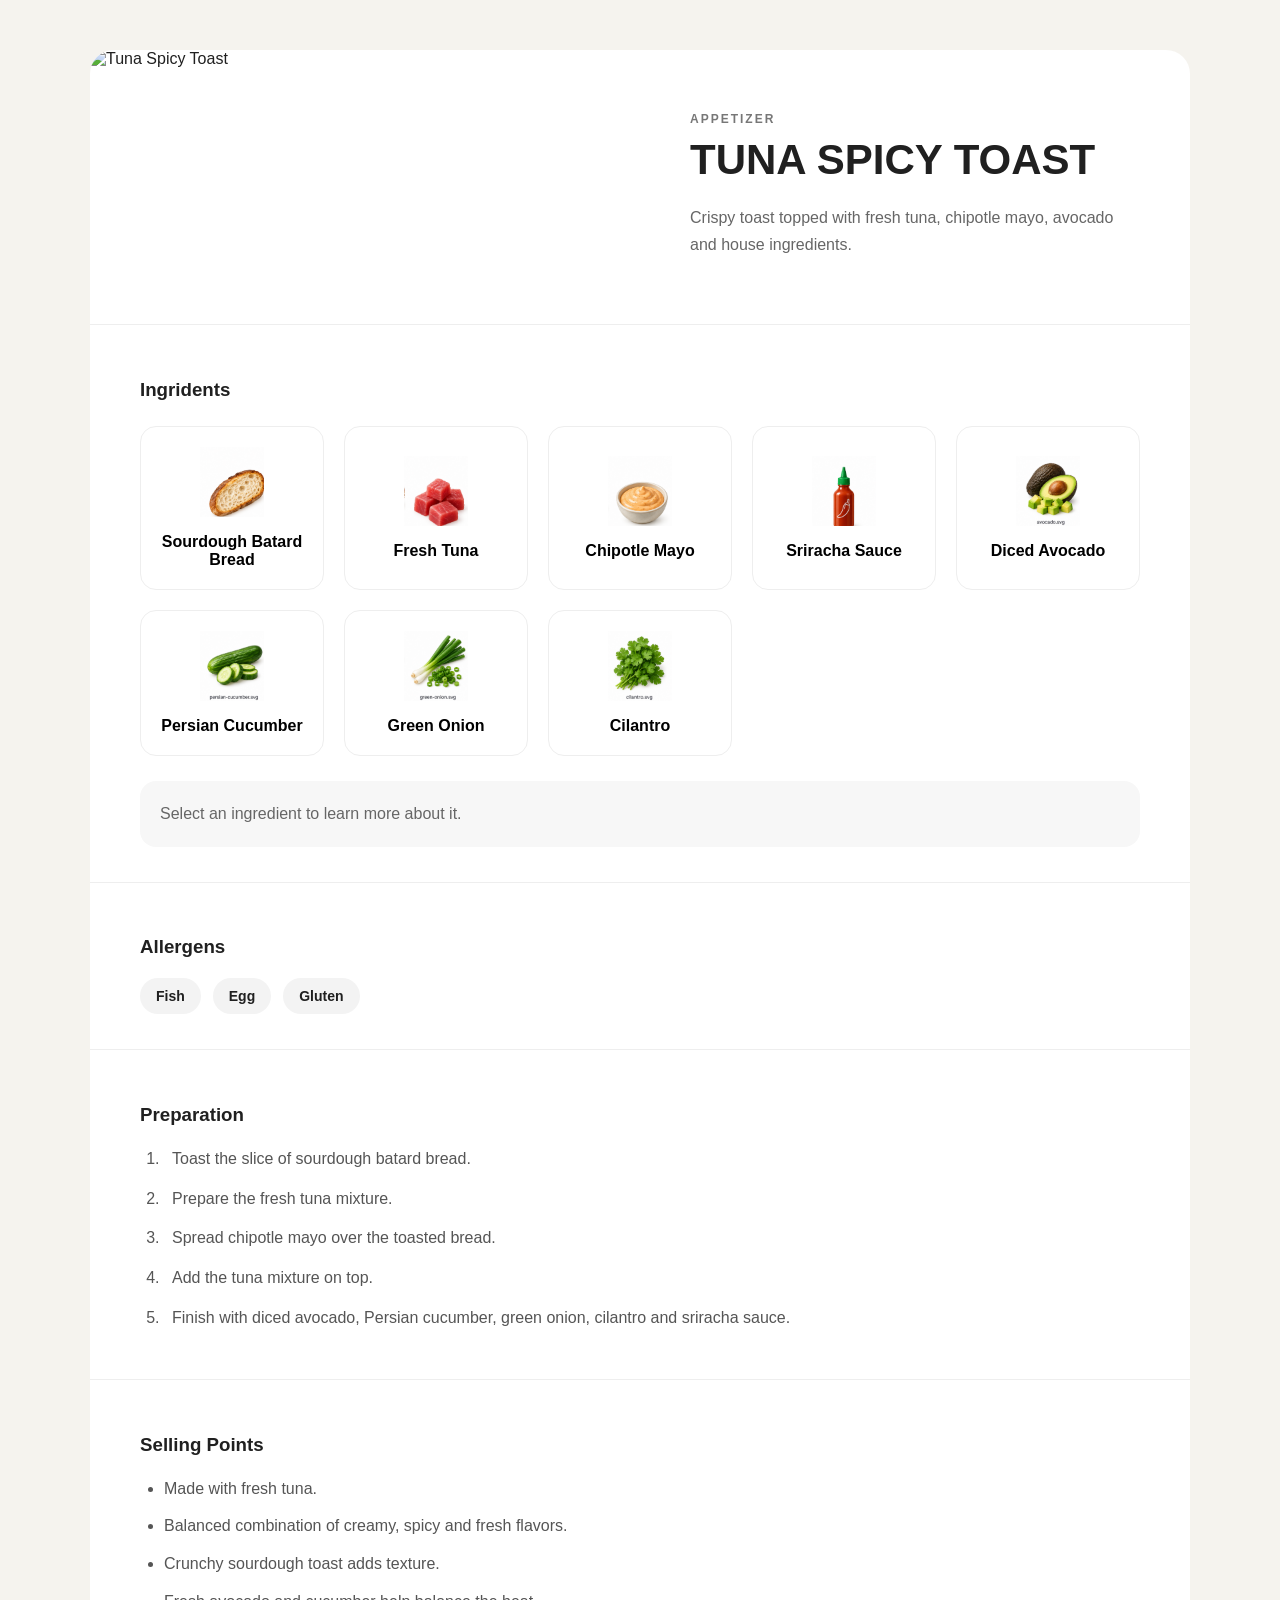
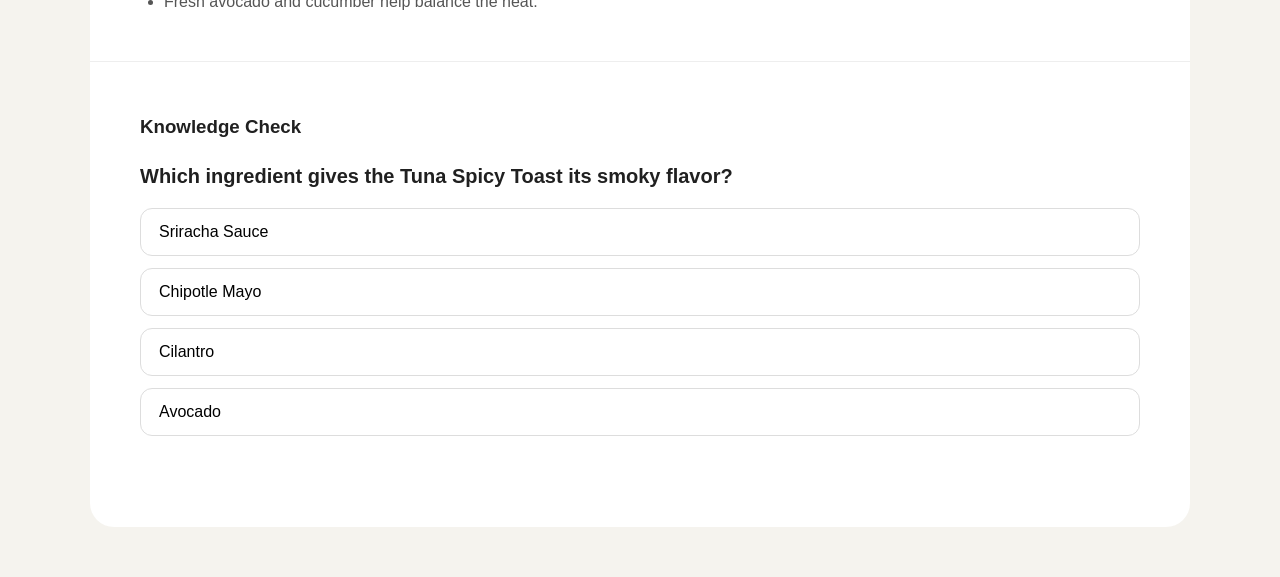
==== index.html @ 44f69303 "Add interactive knowledge check quiz" ====
<!doctype html>
<html lang="en">
  <head>
    <meta charset="UTF-8" />
    <meta name="viewport" content="width=device-width, initial-scale=1.0" />

    <title>Restaurant Training</title>

    <link rel="stylesheet" href="css/styles.css" />
  </head>

  <body>
    <main class="container">
      <article class="dish-training">
        <section class="dish-hero">
          <div class="dish-image">
            <img
              src="images/dishes/tuna-spicy-toast.png"
              alt="Tuna Spicy Toast"
            />
          </div>

          <div class="dish-info">
            <p class="eyebrow">APPETIZER</p>

            <h2>TUNA SPICY TOAST</h2>

            <p class="dish-description">
              Crispy toast topped with fresh tuna, chipotle mayo, avocado and
              house ingredients.
            </p>
          </div>
        </section>

        <section class="training-section">
          <h3>Ingridents</h3>

          <div id="ingredients-list" class="ingredients-grid"></div>

          <div id="ingredient-details" class="ingredient-details">
            <p>Select an ingredient to learn more about it.</p>
          </div>
        </section>

        <section class="training-section">
          <h3>Allergens</h3>
          <div id="allergens-list" class="allergens-list"></div>
        </section>

        <section class="training-section">
          <h3>Preparation</h3>

          <ol id="preparation-list" class="preparation-list"></ol>
        </section>

        <section class="training-section">
          <h3>Selling Points</h3>

          <ul id="selling-points-list" class="selling-points-list"></ul>
        </section>

        <section class="training-section">
          <h3>Knowledge Check</h3>

          <div id="quiz-container" class="quiz-container"></div>

          <p id="quiz-feedback" class="quiz-feedback"></p>

          <button id="next-question" class="next-question" hidden>
            Next Question
          </button>
        </section>
      </article>
    </main>

    <script src="js/menu-data.js"></script>
    <script src="js/app.js"></script>
  </body>
</html>
---- css/styles.css ----
* {
  box-sizing: border-box;
}

body {
  margin: 0;
  font-family: Arial, Helvetica, sans-serif;
  background: #f5f3ee;
  color: #202020;
}

.dish-training {
  margin: 50px 0;
  background: white;
  border-radius: 24px;
  overflow: hidden;
}

.dish-hero {
  display: grid;
  grid-template-columns: 1fr 1fr;
}

.dish-info {
  padding: 50px;
}

.dish-info h2 {
  margin: 10px 0 20px;
  font-size: 42px;
}

.dish-description {
  max-width: 500px;
  line-height: 1.7;
  color: #666;
}

.training-section {
  padding: 35px 50px;
  border-top: 1px solid #eeeeee;
}

.container {
  width: min(1100px, calc(100% - 40px));
  margin: 0 auto;
}

.site-header {
  background: #161616;
  color: white;
  padding: 20px 0;
}

.site-header h1 {
  margin: 0;
  font-size: 20px;
}

.welcome {
  padding: 70px 0;
}

.eyebrow {
  margin-bottom: 10px;
  font-size: 12px;
  font-weight: bold;
  letter-spacing: 2px;
  color: #777;
}

.welcome h2 {
  margin: 0 0 15px;
  font-size: 48px;
}

.welcome > p {
  max-width: 600px;
  line-height: 1.7;
  color: #666;
}

.dish-grid {
  display: grid;
  grid-template-columns: repeat(3, 1fr);
  gap: 20px;
  margin-top: 40px;
}

/* Ingedient section */

.ingredients-grid {
  display: grid;
  grid-template-columns: repeat(auto-fit, minmax(180px, 1fr));
  gap: 20px;
  margin-top: 25px;
}

.ingredient-card {
  padding: 20px;
  border: 1px solid #eeeeee;
  border-radius: 16px;
  text-align: center;
  background: white;
}

.ingredient-card img {
  width: 70px;
  height: 70px;
  object-fit: contain;
}

.ingredient-card p {
  margin: 12px 0 0;
  font-weight: 600;
}

.ingredient-card {
  transition:
    transform 0.2s ease,
    box-shadow 0.2s ease;
}

.ingredient-card:hover {
  transform: translateY(-4px);
  box-shadow: 0 10px 25px rgba(0, 0, 0, 0.08);
}

.dish-card {
  padding: 25px;
  border: 0;
  border-radius: 18px;
  background: white;
  text-align: left;
  cursor: pointer;
  box-shadow: 0 8px 30px rgba(0, 0, 0, 0.06);

  transition:
    transform 0.2s ease,
    box-shadow 0.2s ease;
}

.dish-card:hover {
  transform: translateY(-4px);
  box-shadow: 0 12px 35px rgba(0, 0, 0, 0.1);
}

.dish-card h3 {
  margin: 0 0 8px;
}

.dish-card p {
  margin: 0;
  color: #777;
}

.ingredient-card {
  font: inherit;
  cursor: pointer;
}

/* Ingredients-details Section */

.ingredient-details {
  margin-top: 25px;
  padding: 20px;
  border-radius: 16px;
  background: #f7f7f7;
}

.ingredient-details h4 {
  margin: 0 0 8px;
  font-size: 20px;
}

.ingredient-details p {
  margin: 0;
  line-height: 1.6;
  color: #666;
}

/* Allergen Section*/

.allergens-list {
  display: flex;
  flex-wrap: wrap;
  gap: 12px;
  margin-top: 20px;
}

.allergen-badge {
  display: inline-block;
  padding: 10px 16px;
  border-radius: 999px;
  background: #f3f3f3;
  font-size: 14px;
  font-weight: 600;
}

/* Preparation Section */

.preparation-list {
  margin: 20px 0 0;
  padding-left: 24px;
}

.preparation-list li {
  margin-bottom: 14px;
  padding-left: 8px;
  line-height: 1.6;
  color: #555;
}

/* Selling Points Section */

.selling-points-list {
  margin: 20px 0 0;
  padding-left: 24px;
}

.selling-points-list li {
  margin-bottom: 12px;
  line-height: 1.6;
  color: #555;
}

/* Quiz Section */

.quiz-container {
  margin-top: 20px;
}

.quiz-container h4 {
  margin-bottom: 20px;
  font-size: 20px;
}

.quiz-option {
  display: block;
  width: 100%;
  margin-bottom: 12px;
  padding: 14px 18px;

  border: 1px solid #dddddd;
  border-radius: 12px;

  background: white;

  font: inherit;
  text-align: left;

  cursor: pointer;
}

.quiz-option:hover {
  background: #f7f7f7;
}

.quiz-feedback {
  margin-top: 16px;
  min-height: 24px;
  font-weight: 600;
}

.quiz-feedback.correct {
  color: #2e7d32;
}

.quiz-feedback.incorrect {
  color: #c62828;
}

.quiz-option.correct {
  border-color: #2e7d32;
  background: #e8f5e9;
}

.quiz-option.incorrect {
  border-color: #c62828;
  background: #ffebee;
}

@media (max-width: 800px) {
  .dish-hero {
    grid-template-columns: 1fr;
  }

  .dish-info .training-section {
    padding: 30px;
  }

  .dish-grid {
    grid-template-columns: 1fr;
  }

  .ingredients-grid {
    grid-template-columns: repeat(2, 1fr);
  }

  .welcome h2 {
    font-size: 36px;
  }
}

@media (max-width: 500px) {
  .ingredients-grid {
    grid-template-columns: 1fr;
  }
}
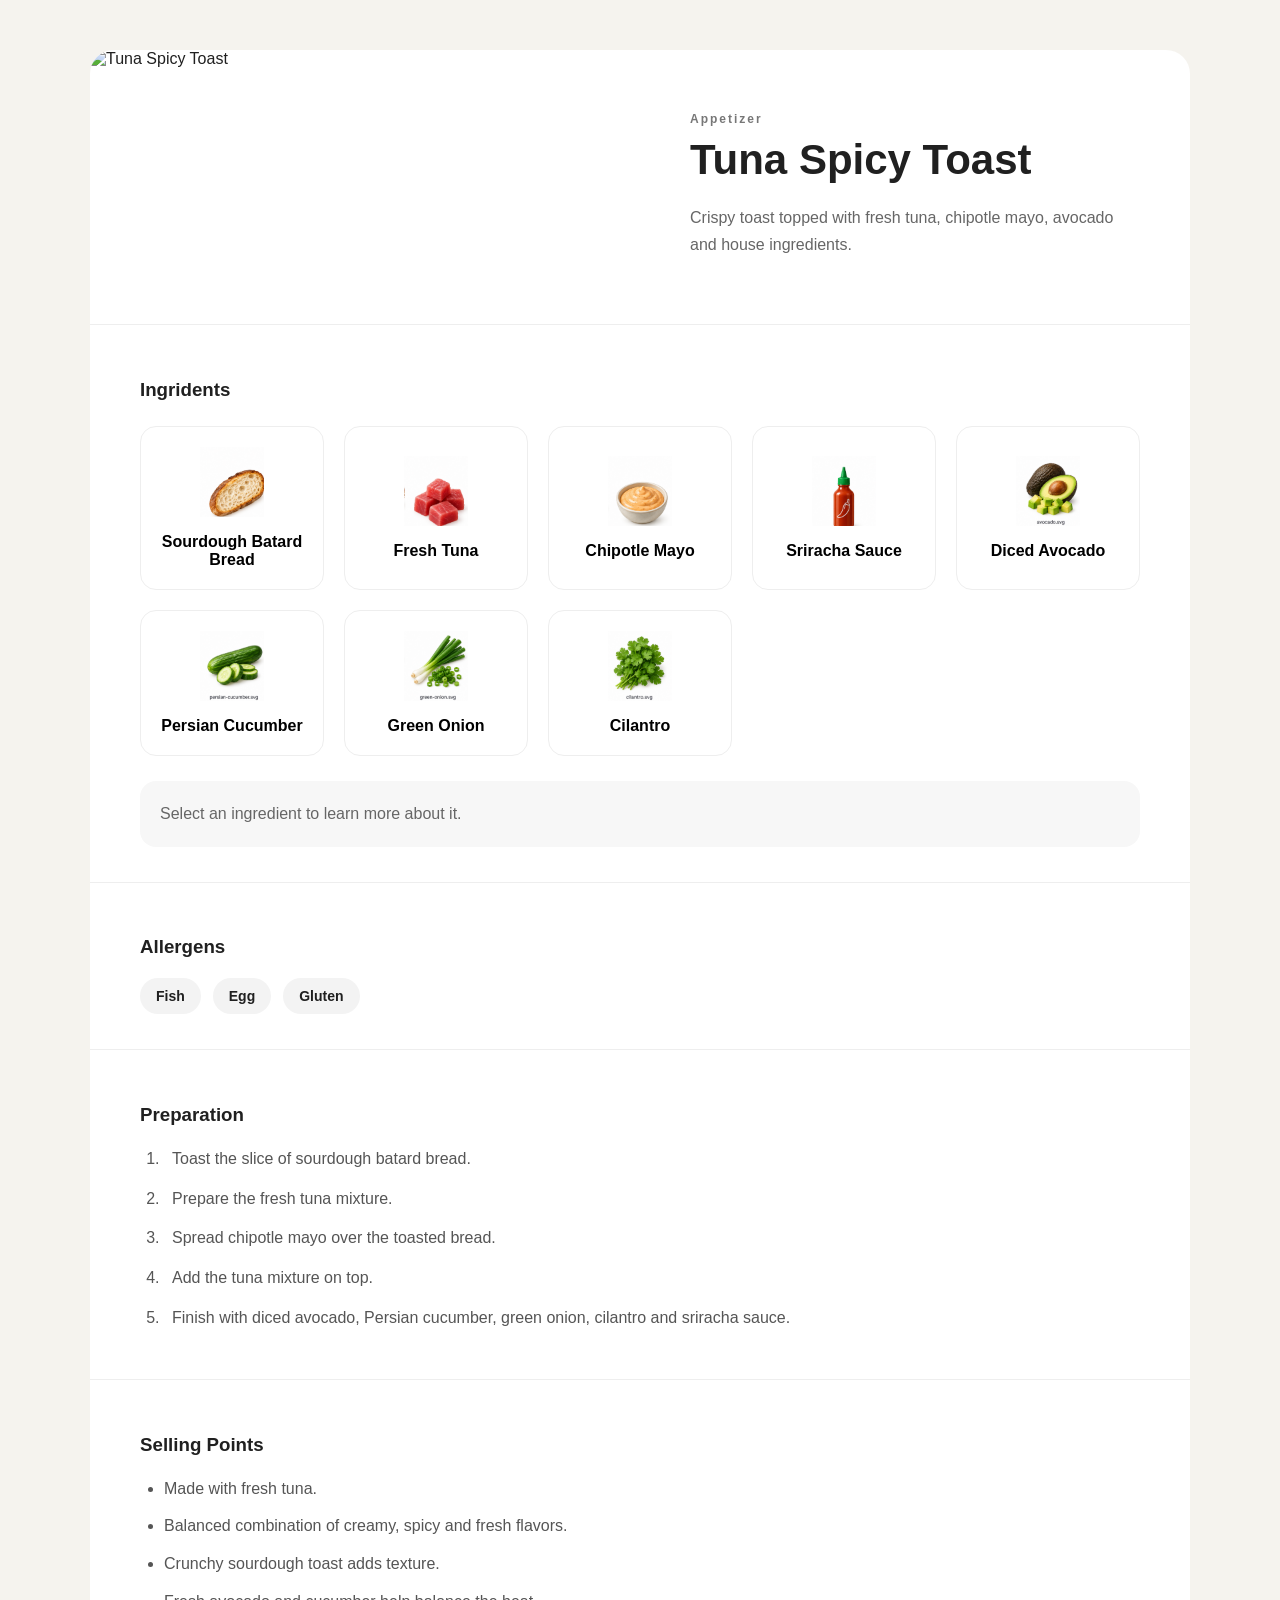
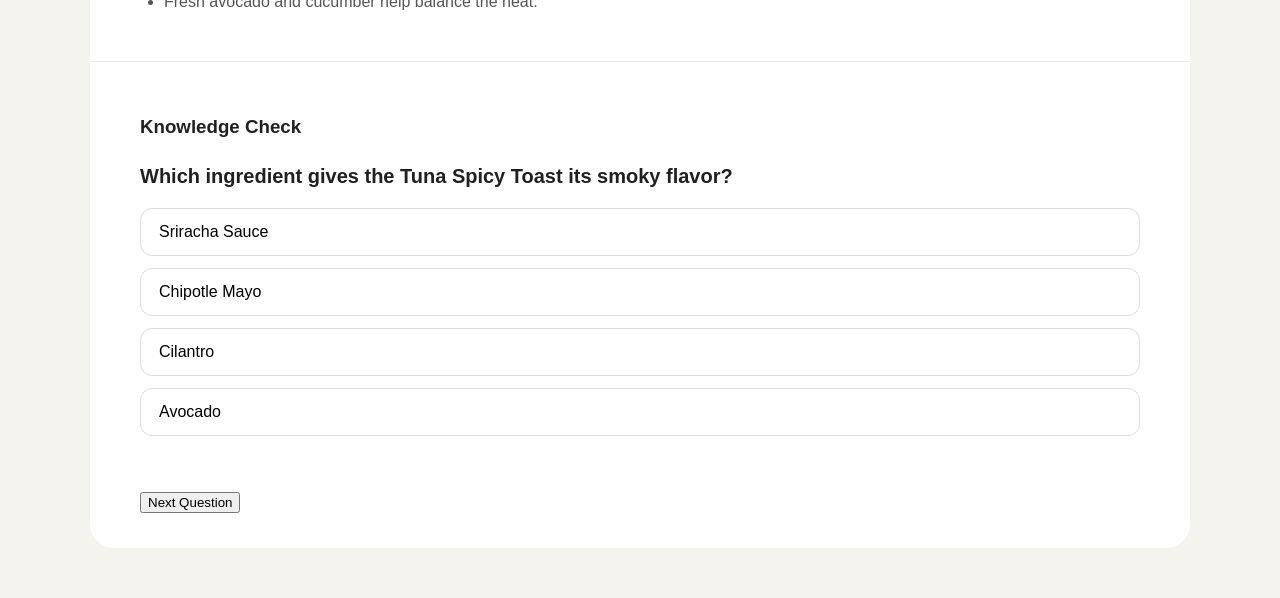
==== commit db4c62a7: "Add dynamic multi-dish training support" ====
--- a/index.html
+++ b/index.html
@@ -15,19 +15,20 @@
         <section class="dish-hero">
           <div class="dish-image">
             <img
-              src="images/dishes/tuna-spicy-toast.png"
-              alt="Tuna Spicy Toast"
+              id="dish-image"
+              src=""
+              alt=""
             />
           </div>
 
           <div class="dish-info">
-            <p class="eyebrow">APPETIZER</p>
+            <p id="dish-category" class="eyebrow"></p>
 
-            <h2>TUNA SPICY TOAST</h2>
+            <h2 id="dish-name"></h2>
 
-            <p class="dish-description">
-              Crispy toast topped with fresh tuna, chipotle mayo, avocado and
-              house ingredients.
+            <p 
+              id="dish-description"
+              class="dish-description">
             </p>
           </div>
         </section>
--- a/css/styles.css
+++ b/css/styles.css
@@ -280,6 +280,20 @@
   background: #ffebee;
 }
 
+.quiz-option:disabled {
+  cursor: default;
+}
+
+.quiz-percentage {
+  margin: 12px 0;
+  font-size: 32px;
+  font-weight: 700;
+}
+
+.quiz-result-message {
+  font-weight: 600;
+}
+
 @media (max-width: 800px) {
   .dish-hero {
     grid-template-columns: 1fr;
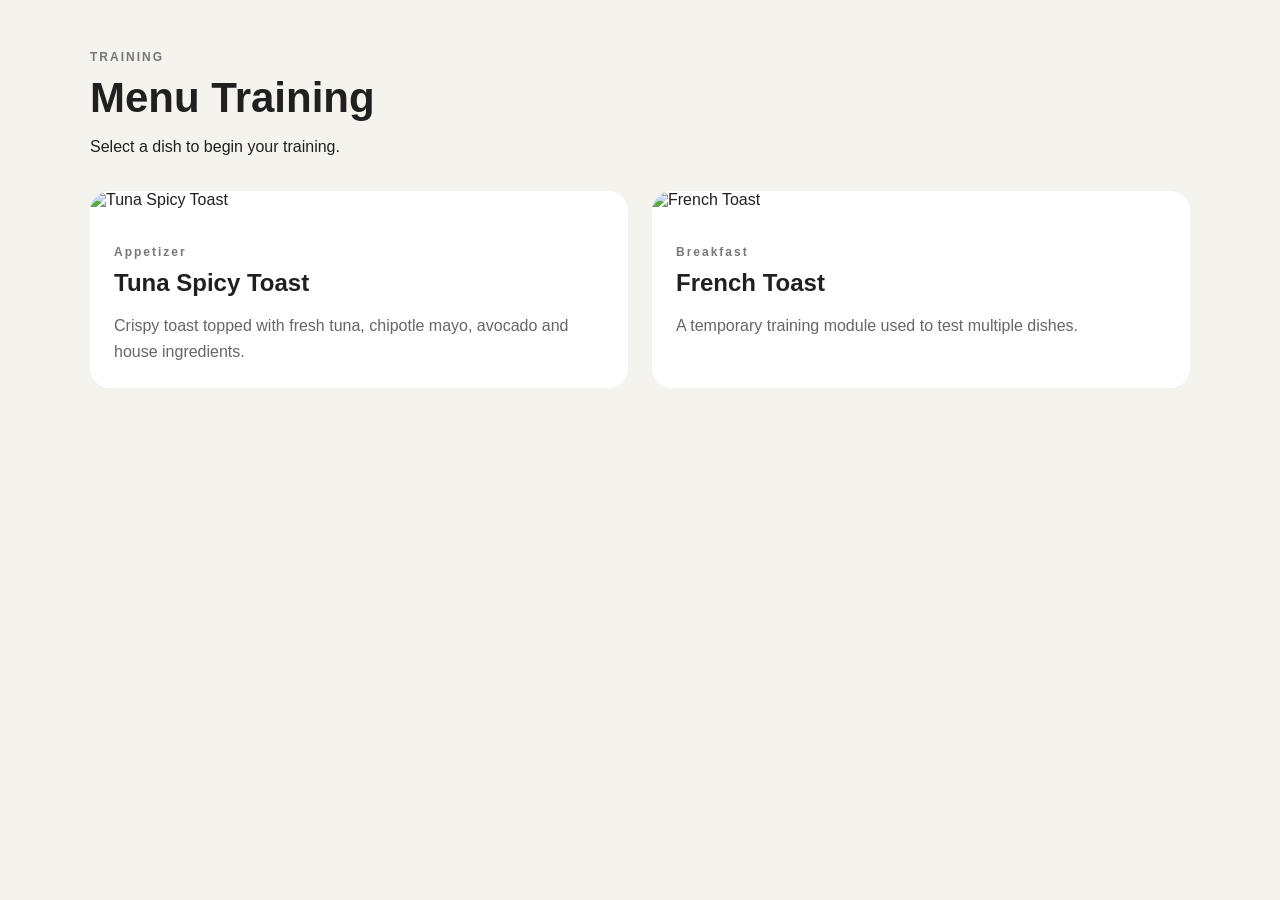
==== commit 215508a3: "Add dynamic menu navigation and dish error handling" ====
--- a/index.html
+++ b/index.html
@@ -1,80 +1,38 @@
-<!doctype html>
+<!DOCTYPE html>
 <html lang="en">
-  <head>
-    <meta charset="UTF-8" />
-    <meta name="viewport" content="width=device-width, initial-scale=1.0" />
+<head>
+  <meta charset="UTF-8" />
 
-    <title>Restaurant Training</title>
+  <meta
+    name="viewport"
+    content="width=device-width, initial-scale=1.0"
+  />
 
-    <link rel="stylesheet" href="css/styles.css" />
-  </head>
+  <title>Restaurant Training</title>
 
-  <body>
-    <main class="container">
-      <article class="dish-training">
-        <section class="dish-hero">
-          <div class="dish-image">
-            <img
-              id="dish-image"
-              src=""
-              alt=""
-            />
-          </div>
+  <link rel="stylesheet" href="css/styles.css" />
+</head>
 
-          <div class="dish-info">
-            <p id="dish-category" class="eyebrow"></p>
+<body>
+  <main class="container">
+    <section class="menu-training">
+      <div class="menu-header">
+        <p class="eyebrow">TRAINING</p>
+        <h1>Menu Training</h1>
 
-            <h2 id="dish-name"></h2>
+        <p>
+          Select a dish to begin your training.
+        </p>
+      </div>
 
-            <p 
-              id="dish-description"
-              class="dish-description">
-            </p>
-          </div>
-        </section>
+      <div
+        id="menu-grid"
+        class="menu-grid"
+      ></div>
+    </section>
+  </main>
 
-        <section class="training-section">
-          <h3>Ingridents</h3>
-
-          <div id="ingredients-list" class="ingredients-grid"></div>
-
-          <div id="ingredient-details" class="ingredient-details">
-            <p>Select an ingredient to learn more about it.</p>
-          </div>
-        </section>
-
-        <section class="training-section">
-          <h3>Allergens</h3>
-          <div id="allergens-list" class="allergens-list"></div>
-        </section>
-
-        <section class="training-section">
-          <h3>Preparation</h3>
-
-          <ol id="preparation-list" class="preparation-list"></ol>
-        </section>
-
-        <section class="training-section">
-          <h3>Selling Points</h3>
-
-          <ul id="selling-points-list" class="selling-points-list"></ul>
-        </section>
-
-        <section class="training-section">
-          <h3>Knowledge Check</h3>
-
-          <div id="quiz-container" class="quiz-container"></div>
-
-          <p id="quiz-feedback" class="quiz-feedback"></p>
-
-          <button id="next-question" class="next-question" hidden>
-            Next Question
-          </button>
-        </section>
-      </article>
-    </main>
-
-    <script src="js/menu-data.js"></script>
-    <script src="js/app.js"></script>
-  </body>
-</html>
+  <script src="js/menu-data.js"></script>
+  <script src="js/menu.js"></script>
+</body>
+</html>
--- a/css/styles.css
+++ b/css/styles.css
@@ -294,6 +294,85 @@
   font-weight: 600;
 }
 
+/* MENU PAGE */
+
+.menu-training {
+  margin: 50px 0;
+}
+
+.menu-header {
+  margin-bottom: 35px;
+}
+
+.menu-header h1 {
+  margin: 10px 0;
+  font-size: 42px;
+}
+
+.menu-grid {
+  display: grid;
+  grid-template-columns:
+    repeat(auto-fit, minmax(280px, 1fr));
+  gap: 24px;
+}
+
+.menu-card {
+  display: block;
+  overflow: hidden;
+  border-radius: 20px;
+  background: white;
+  color: inherit;
+  text-decoration: none;
+  transition:
+    transform 0.2s ease,
+    box-shadow 0.2s ease;
+}
+
+.menu-card:hover {
+  transform: translateY(-4px);
+  box-shadow: 0 12px 30px rgba(0, 0, 0, 0.08);
+}
+
+.menu-card img {
+  width: 100%;
+  height: 220px;
+  object-fit: cover;
+}
+
+.menu-card-info {
+  padding: 24px;
+}
+
+.menu-card-info h2 {
+  margin: 8px 0 12px;
+}
+
+.menu-card-info > p:last-child {
+  margin-bottom: 0;
+  line-height: 1.6;
+  color: #666;
+}
+
+/* ERROR PAGE */
+
+.dish-error {
+  margin: 50px 0;
+  padding: 40px;
+  border-radius: 20px;
+  background: white;
+  text-align: center;
+}
+
+.dish-error h2 {
+  margin-top: 0;
+}
+
+.dish-error a {
+  display: inline-block;
+  margin-top: 16px;
+  font-weight: 600;
+}
+
 @media (max-width: 800px) {
   .dish-hero {
     grid-template-columns: 1fr;
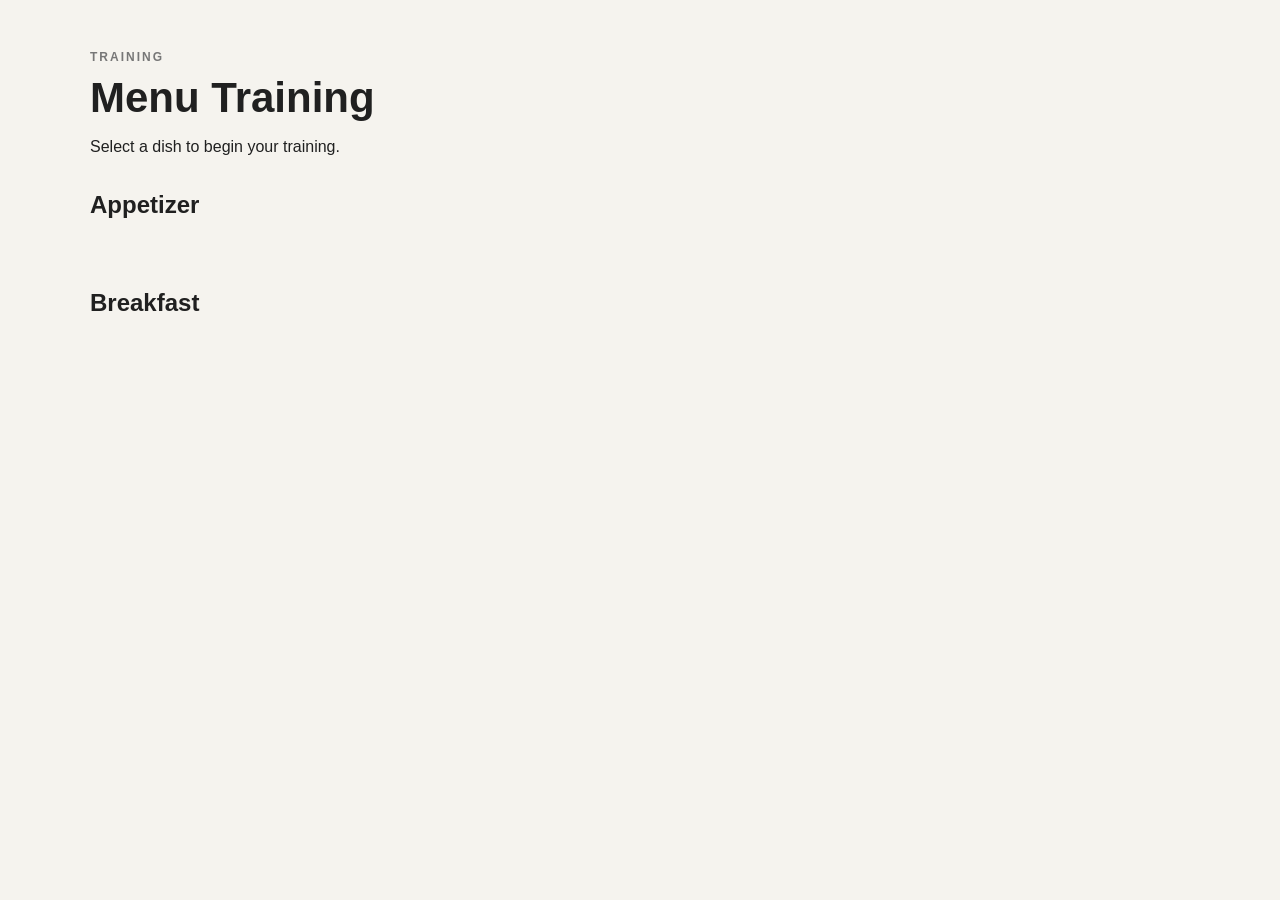
==== commit a393cc20: "Add dynamic menu category structure" ====
--- a/index.html
+++ b/index.html
@@ -26,8 +26,8 @@
       </div>
 
       <div
-        id="menu-grid"
-        class="menu-grid"
+        id="menu-categories"
+        class="menu-categories"
       ></div>
     </section>
   </main>
--- a/css/styles.css
+++ b/css/styles.css
@@ -8,6 +8,24 @@
   background: #f5f3ee;
   color: #202020;
 }
+
+/* NAVIGATION SECTION */
+.dish-navigation {
+  margin-top: 30px;
+}
+
+.back-link {
+  display: inline-block;
+  color: #555;
+  font-weight: 600;
+  text-decoration: none;
+}
+
+.back-link:hover {
+  text-decoration: underline;
+}
+
+/* DISH SECTION */
 
 .dish-training {
   margin: 50px 0;
@@ -296,6 +314,14 @@
 
 /* MENU PAGE */
 
+.menu-category {
+  margin-bottom: 50px;
+}
+
+.menu-category > h2 {
+  margin-bottom: 20px;
+}
+
 .menu-training {
   margin: 50px 0;
 }
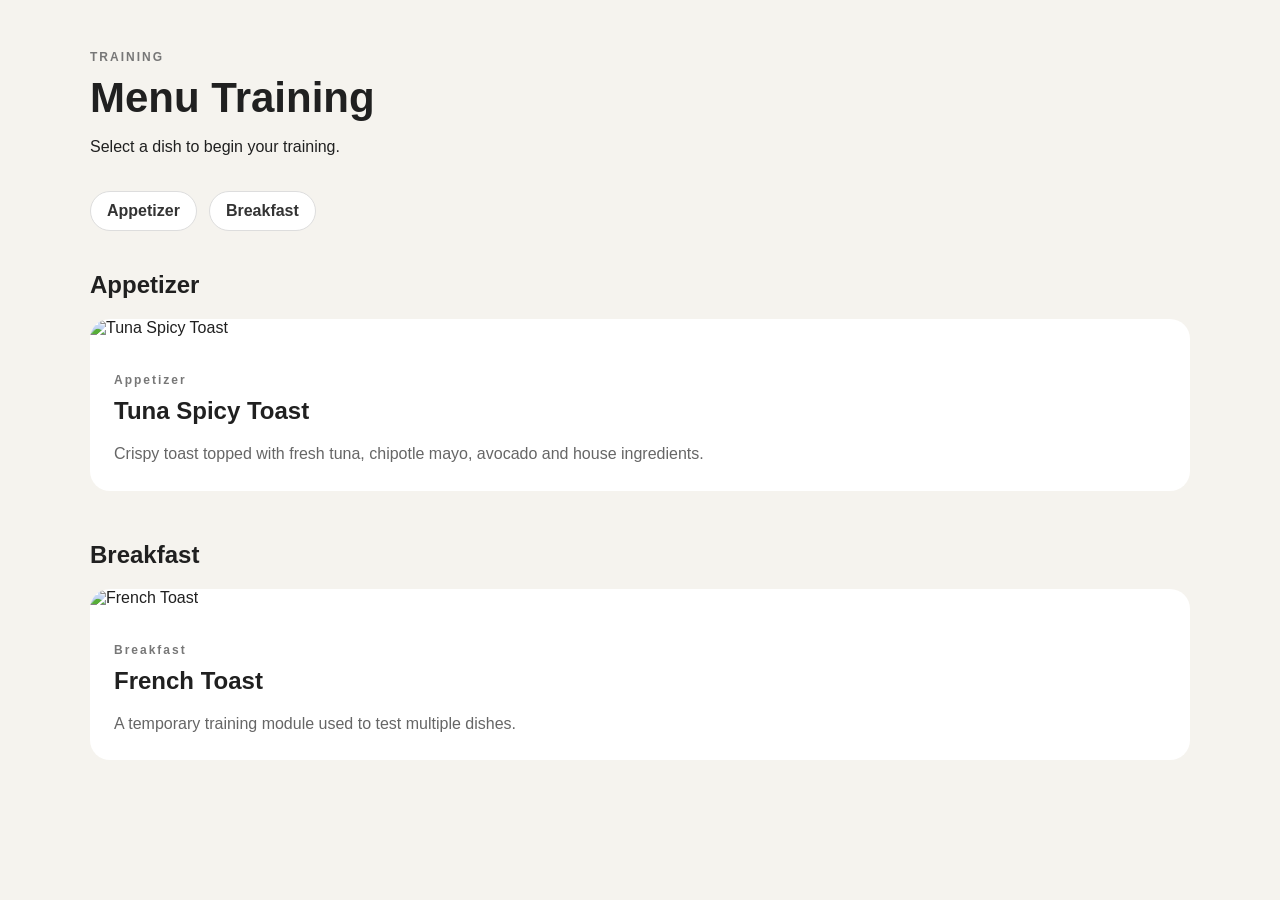
==== commit 744d18bd: "Add category navigation to training menu" ====
--- a/index.html
+++ b/index.html
@@ -1,38 +1,32 @@
-<!DOCTYPE html>
+<!doctype html>
 <html lang="en">
-<head>
-  <meta charset="UTF-8" />
+  <head>
+    <meta charset="UTF-8" />
 
-  <meta
-    name="viewport"
-    content="width=device-width, initial-scale=1.0"
-  />
+    <meta name="viewport" content="width=device-width, initial-scale=1.0" />
 
-  <title>Restaurant Training</title>
+    <title>Restaurant Training</title>
 
-  <link rel="stylesheet" href="css/styles.css" />
-</head>
+    <link rel="stylesheet" href="css/styles.css" />
+  </head>
 
-<body>
-  <main class="container">
-    <section class="menu-training">
-      <div class="menu-header">
-        <p class="eyebrow">TRAINING</p>
-        <h1>Menu Training</h1>
+  <body>
+    <main class="container">
+      <section class="menu-training">
+        <div class="menu-header">
+          <p class="eyebrow">TRAINING</p>
+          <h1>Menu Training</h1>
 
-        <p>
-          Select a dish to begin your training.
-        </p>
-      </div>
+          <p>Select a dish to begin your training.</p>
+        </div>
 
-      <div
-        id="menu-categories"
-        class="menu-categories"
-      ></div>
-    </section>
-  </main>
+        <nav id="category-navigation" class="category-navigation"></nav>
 
-  <script src="js/menu-data.js"></script>
-  <script src="js/menu.js"></script>
-</body>
-</html>+        <div id="menu-categories" class="menu-categories"></div>
+      </section>
+    </main>
+
+    <script src="js/menu-data.js"></script>
+    <script src="js/menu.js"></script>
+  </body>
+</html>
--- a/css/styles.css
+++ b/css/styles.css
@@ -9,6 +9,10 @@
   color: #202020;
 }
 
+html {
+  scroll-behavior: smooth;
+}
+
 /* NAVIGATION SECTION */
 .dish-navigation {
   margin-top: 30px;
@@ -23,6 +27,30 @@
 
 .back-link:hover {
   text-decoration: underline;
+}
+
+/* NAVIGATION BAR */
+
+.category-navigation {
+  display: flex;
+  flex-wrap: wrap;
+  gap: 12px;
+  margin-bottom: 40px;
+}
+
+.category-link {
+  display: inline-block;
+  padding: 10px 16px;
+  border: 1px solid #dddddd;
+  border-radius: 999px;
+  background: white;
+  color: #333;
+  font-weight: 600;
+  text-decoration: none;
+}
+
+.category-link:hover {
+  background: #f5f5f5;
 }
 
 /* DISH SECTION */
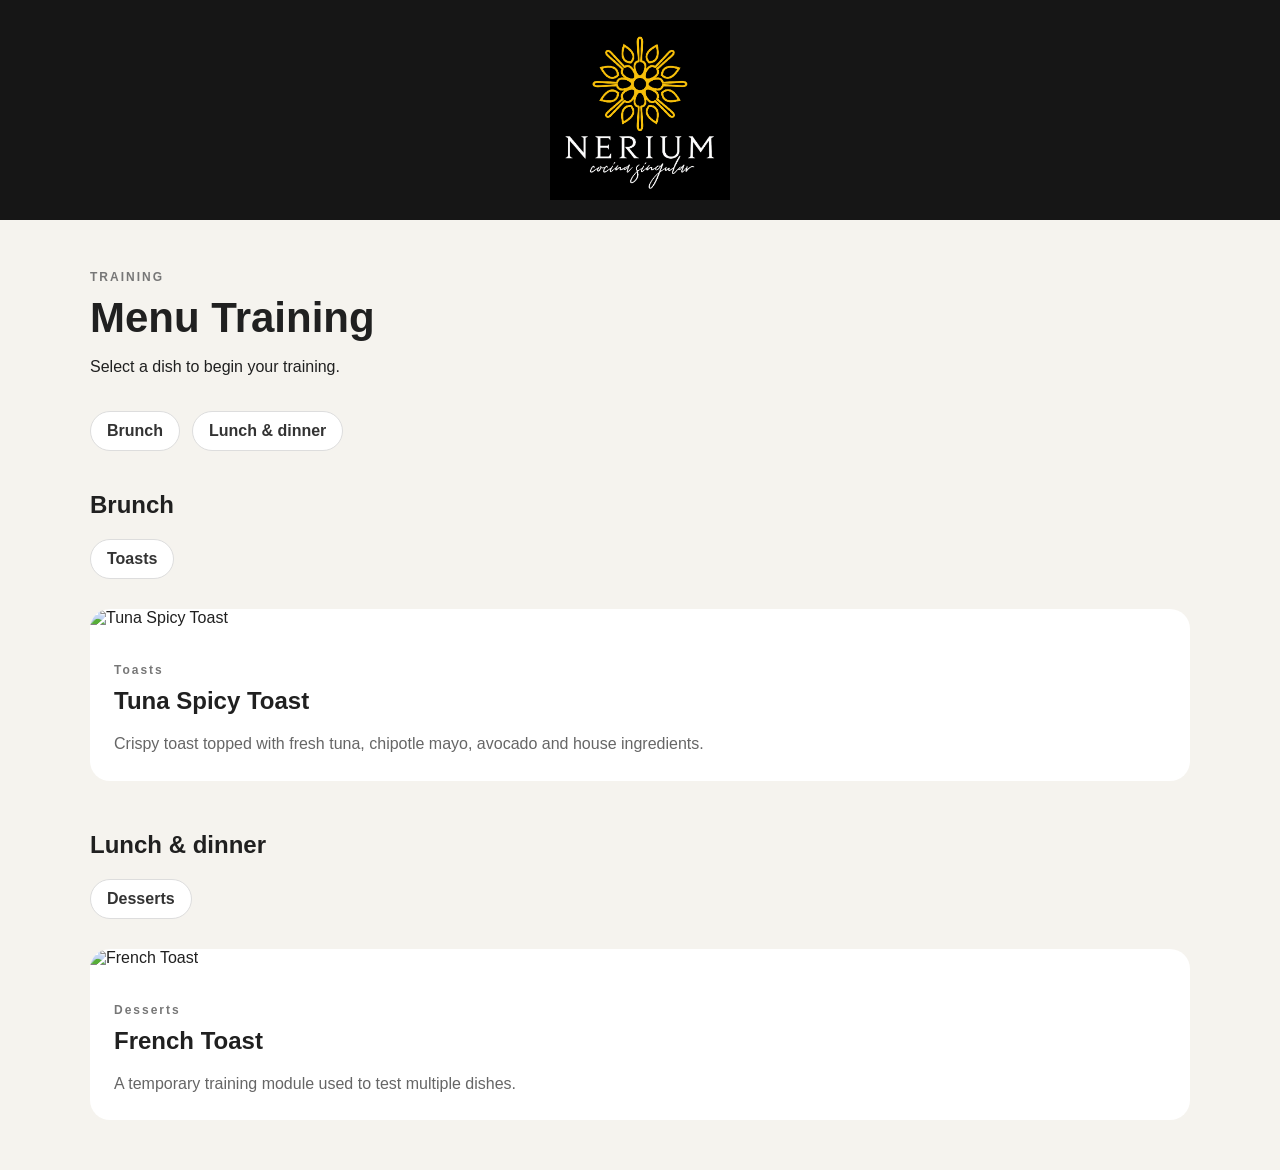
==== commit ea781254: "Working on the web design" ====
--- a/index.html
+++ b/index.html
@@ -11,6 +11,18 @@
   </head>
 
   <body>
+    <header class="site-header">
+      <div class="header-container">
+        <a href="index.html" class="brand-link">
+          <img
+          src="images/branding/nerium-logo.png"
+          alt="Nerium Cocina Singular"
+          class="brand-logo"
+          />
+        </a>
+      </div>
+    </header>
+
     <main class="container">
       <section class="menu-training">
         <div class="menu-header">
--- a/css/styles.css
+++ b/css/styles.css
@@ -1,3 +1,17 @@
+:root {
+  --color-primary: #111111;
+  --color-accent: #c9a454;
+  --color-background: #f8f6f1;
+  --color-surface: #ffffff;
+  --color-text: #222222;
+
+  /* Nerium interior colors */
+  --color-blue-gray: #626b6c;
+  --color-terracotta: #a35f59;
+  --color-wood: #a77a52;
+  --color-red: #c81727;
+}
+
 * {
   box-sizing: border-box;
 }
@@ -13,7 +27,34 @@
   scroll-behavior: smooth;
 }
 
-/* NAVIGATION SECTION */
+/* ===== SITE HEADER ===== */
+
+.site-header {
+  background: var(--color-primary);
+  padding: 16px 24px;
+}
+
+.header-container {
+  max-width: 1200px;
+  margin: 0 auto;
+
+  display: flex;
+  align-items: center;
+  justify-content: center;
+}
+
+.brand-link {
+  display: inline-flex;
+  align-items: center;
+}
+
+.brand-logo {
+  display: block;
+  width: 180px;
+  height: auto;
+}
+
+/* ==== NAVIGATION SECTION ==== */
 .dish-navigation {
   margin-top: 30px;
 }
@@ -50,6 +91,30 @@
 }
 
 .category-link:hover {
+  background: #f5f5f5;
+}
+
+/* SUBCATEGORY NAVIGATION */
+
+.subcategory-navigation {
+  display: flex;
+  flex-wrap: wrap;
+  gap: 12px;
+  margin: 20px 0 30px;
+}
+
+.subcategory-link {
+  display: inline-block;
+  padding: 10px 16px;
+  border: 1px solid #dddddd;
+  border-radius: 999px;
+  background: white;
+  color: #333333;
+  text-decoration: none;
+  font-weight: 600;
+}
+
+.subcategory-link:hover {
   background: #f5f5f5;
 }
 
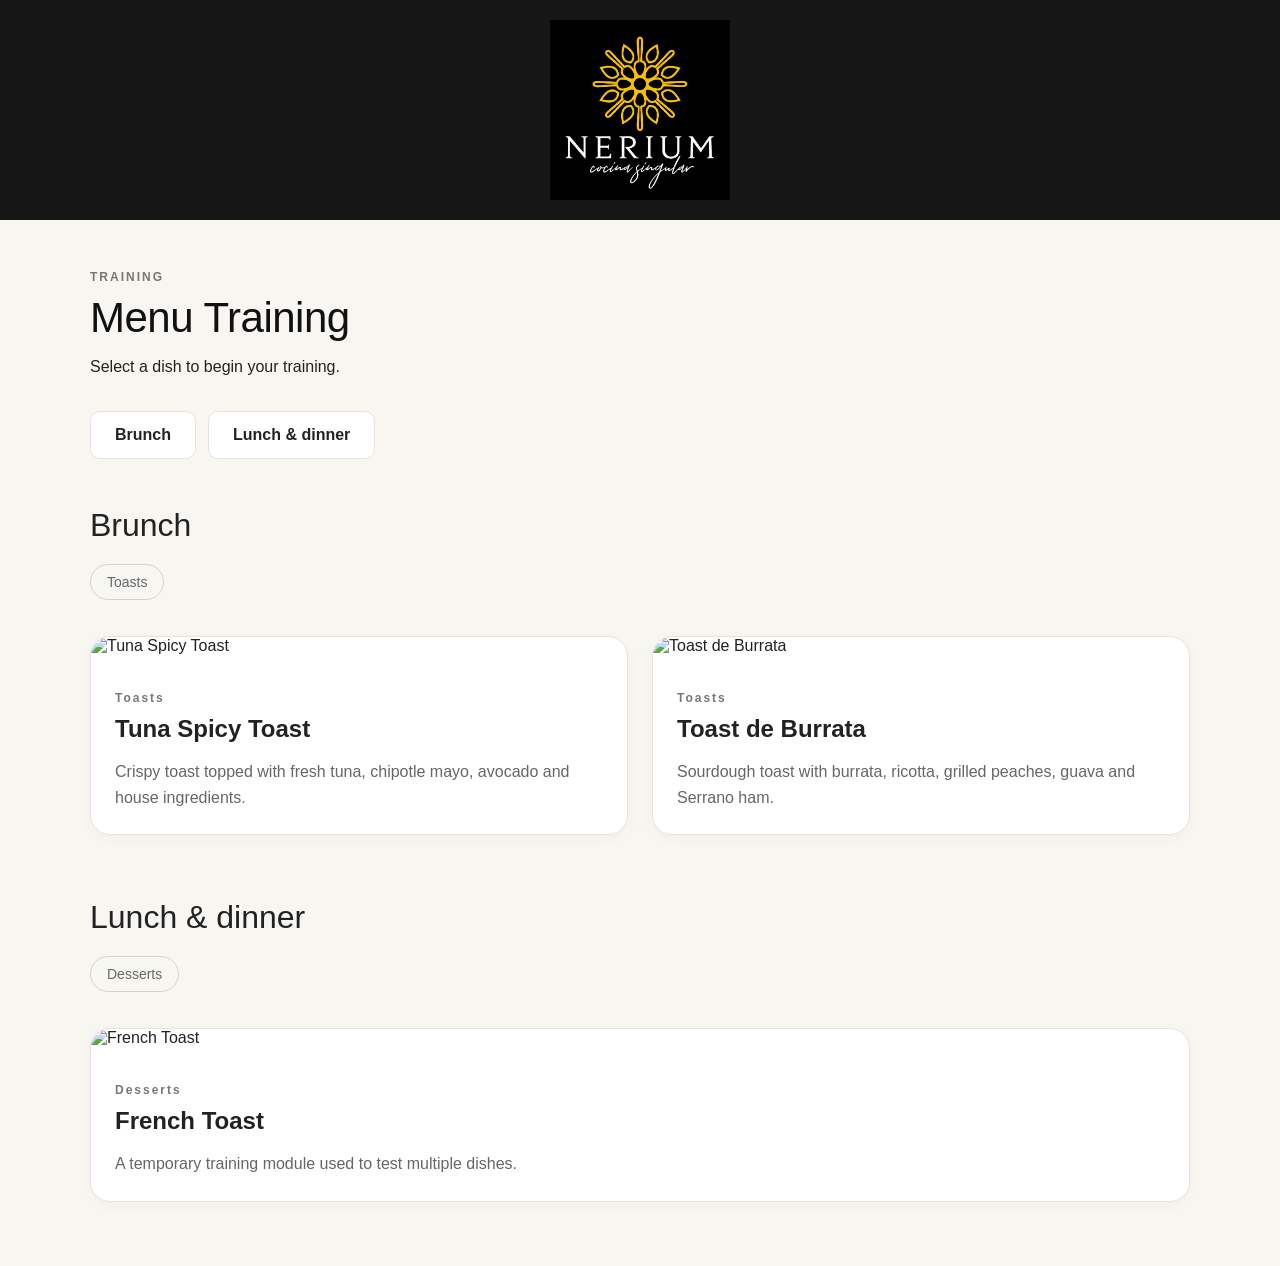
==== commit 089df51b: "Separate menu validation into dedicated javaScript file" ====
--- a/index.html
+++ b/index.html
@@ -39,6 +39,7 @@
     </main>
 
     <script src="js/menu-data.js"></script>
+    <script src="js/menu-validator.js"></script>
     <script src="js/menu.js"></script>
   </body>
 </html>
--- a/css/styles.css
+++ b/css/styles.css
@@ -19,8 +19,8 @@
 body {
   margin: 0;
   font-family: Arial, Helvetica, sans-serif;
-  background: #f5f3ee;
-  color: #202020;
+  background: var(--color-background);
+  color: var(--color-text);
 }
 
 html {
@@ -70,55 +70,76 @@
   text-decoration: underline;
 }
 
-/* NAVIGATION BAR */
+/* ==== NAVIGATION BAR ==== */
 
 .category-navigation {
   display: flex;
   flex-wrap: wrap;
   gap: 12px;
-  margin-bottom: 40px;
+  margin-bottom: 48px;
 }
 
 .category-link {
   display: inline-block;
-  padding: 10px 16px;
-  border: 1px solid #dddddd;
-  border-radius: 999px;
-  background: white;
-  color: #333;
+  padding: 14px 24px;
+  border: 1px solid #e8e3db;
+  border-radius: 10px;
+  background: var(--color-surface);
+  color: var(--color-text);
   font-weight: 600;
   text-decoration: none;
+
+  transition: 
+    background 0.2s ease,
+    color 0.2s ease,
+    border-color 0.2s ease
+  ;
 }
 
 .category-link:hover {
-  background: #f5f5f5;
-}
-
-/* SUBCATEGORY NAVIGATION */
+  background: var(--color-primary);
+  color: white;
+  border-color: var(--color-primary);
+}
+
+.category-link.active {
+  background: var(--color-primary);
+  color: white;
+  border-color: var(--color-primary);
+}
+
+/* ==== SUBCATEGORY NAVIGATION ==== */
 
 .subcategory-navigation {
   display: flex;
   flex-wrap: wrap;
-  gap: 12px;
-  margin: 20px 0 30px;
+  gap: 10px;
+  margin: 20px 0 36px;
 }
 
 .subcategory-link {
   display: inline-block;
-  padding: 10px 16px;
-  border: 1px solid #dddddd;
+  padding: 9px 16px;
+  border: 1px solid #d8d1c6;
   border-radius: 999px;
-  background: white;
-  color: #333333;
+  background: transparent;
+  color: var(--color-blue-gray);
   text-decoration: none;
-  font-weight: 600;
+  font-size: 14px;
+  font-weight: 500;
+
+  transition: 
+    color 0.2s ease, 
+    border-color 0.2s ease;
 }
 
 .subcategory-link:hover {
-  background: #f5f5f5;
-}
-
-/* DISH SECTION */
+  /*background: #f5f5f5;*/
+  color: var(--color-terracotta);
+  border-color: var(--color-terracotta);
+}
+
+/* ==== DISH SECTION ==== */
 
 .dish-training {
   margin: 50px 0;
@@ -198,7 +219,7 @@
   margin-top: 40px;
 }
 
-/* Ingedient section */
+/* ==== Ingedient section ==== */
 
 .ingredients-grid {
   display: grid;
@@ -290,7 +311,7 @@
   color: #666;
 }
 
-/* Allergen Section*/
+/* ==== Allergen Section ==== */
 
 .allergens-list {
   display: flex;
@@ -308,7 +329,7 @@
   font-weight: 600;
 }
 
-/* Preparation Section */
+/* ==== Preparation Section ==== */
 
 .preparation-list {
   margin: 20px 0 0;
@@ -322,7 +343,7 @@
   color: #555;
 }
 
-/* Selling Points Section */
+/* ==== Selling Points Section ==== */
 
 .selling-points-list {
   margin: 20px 0 0;
@@ -335,7 +356,18 @@
   color: #555;
 }
 
-/* Quiz Section */
+/* ==== MESSAGES SECTION ==== */
+
+.empty-message {
+  padding: 16px 20px;
+  background: var(--color-background);
+  border-left: 3px solid var(--color-terracotta);
+  border-radius: 6px;
+  color: var(--color-blue-gray);
+  line-height: 1.6;
+}
+
+/* ==== Quiz Section ===== */
 
 .quiz-container {
   margin-top: 20px;
@@ -405,16 +437,32 @@
   font-weight: 600;
 }
 
-/* MENU PAGE */
+/* ==== MENU PAGE ==== */
+
+.menu-section {
+  margin-bottom: 64px;
+}
+
+.menu-section > h2 {
+  margin-bottom: 16px;
+  font-size: 32px;
+  font-weight: 500;
+}
 
 .menu-category {
-  margin-bottom: 50px;
+  margin-bottom: 44px;
 }
 
 .menu-category > h2 {
   margin-bottom: 20px;
 }
 
+.menu-category > h3 {
+  margin-bottom: 20px;
+  font-size: 24px;
+  font-weight: 500;
+}
+
 .menu-training {
   margin: 50px 0;
 }
@@ -424,6 +472,9 @@
 }
 
 .menu-header h1 {
+  color: var(--color-primary);
+  font-weight: 500;
+  letter-spacing: -0.5px;
   margin: 10px 0;
   font-size: 42px;
 }
@@ -439,7 +490,9 @@
   display: block;
   overflow: hidden;
   border-radius: 20px;
-  background: white;
+  border: 1px solid #e8e3db;
+  box-shadow: 0 4px 16px rgba(0, 0, 0, 0.03);
+  background: var(--color-surface);
   color: inherit;
   text-decoration: none;
   transition:
@@ -472,7 +525,7 @@
   color: #666;
 }
 
-/* ERROR PAGE */
+/* ==== ERROR PAGE ==== */
 
 .dish-error {
   margin: 50px 0;
@@ -492,6 +545,8 @@
   font-weight: 600;
 }
 
+/* ==== MEDIA SECTION ==== */
+
 @media (max-width: 800px) {
   .dish-hero {
     grid-template-columns: 1fr;
